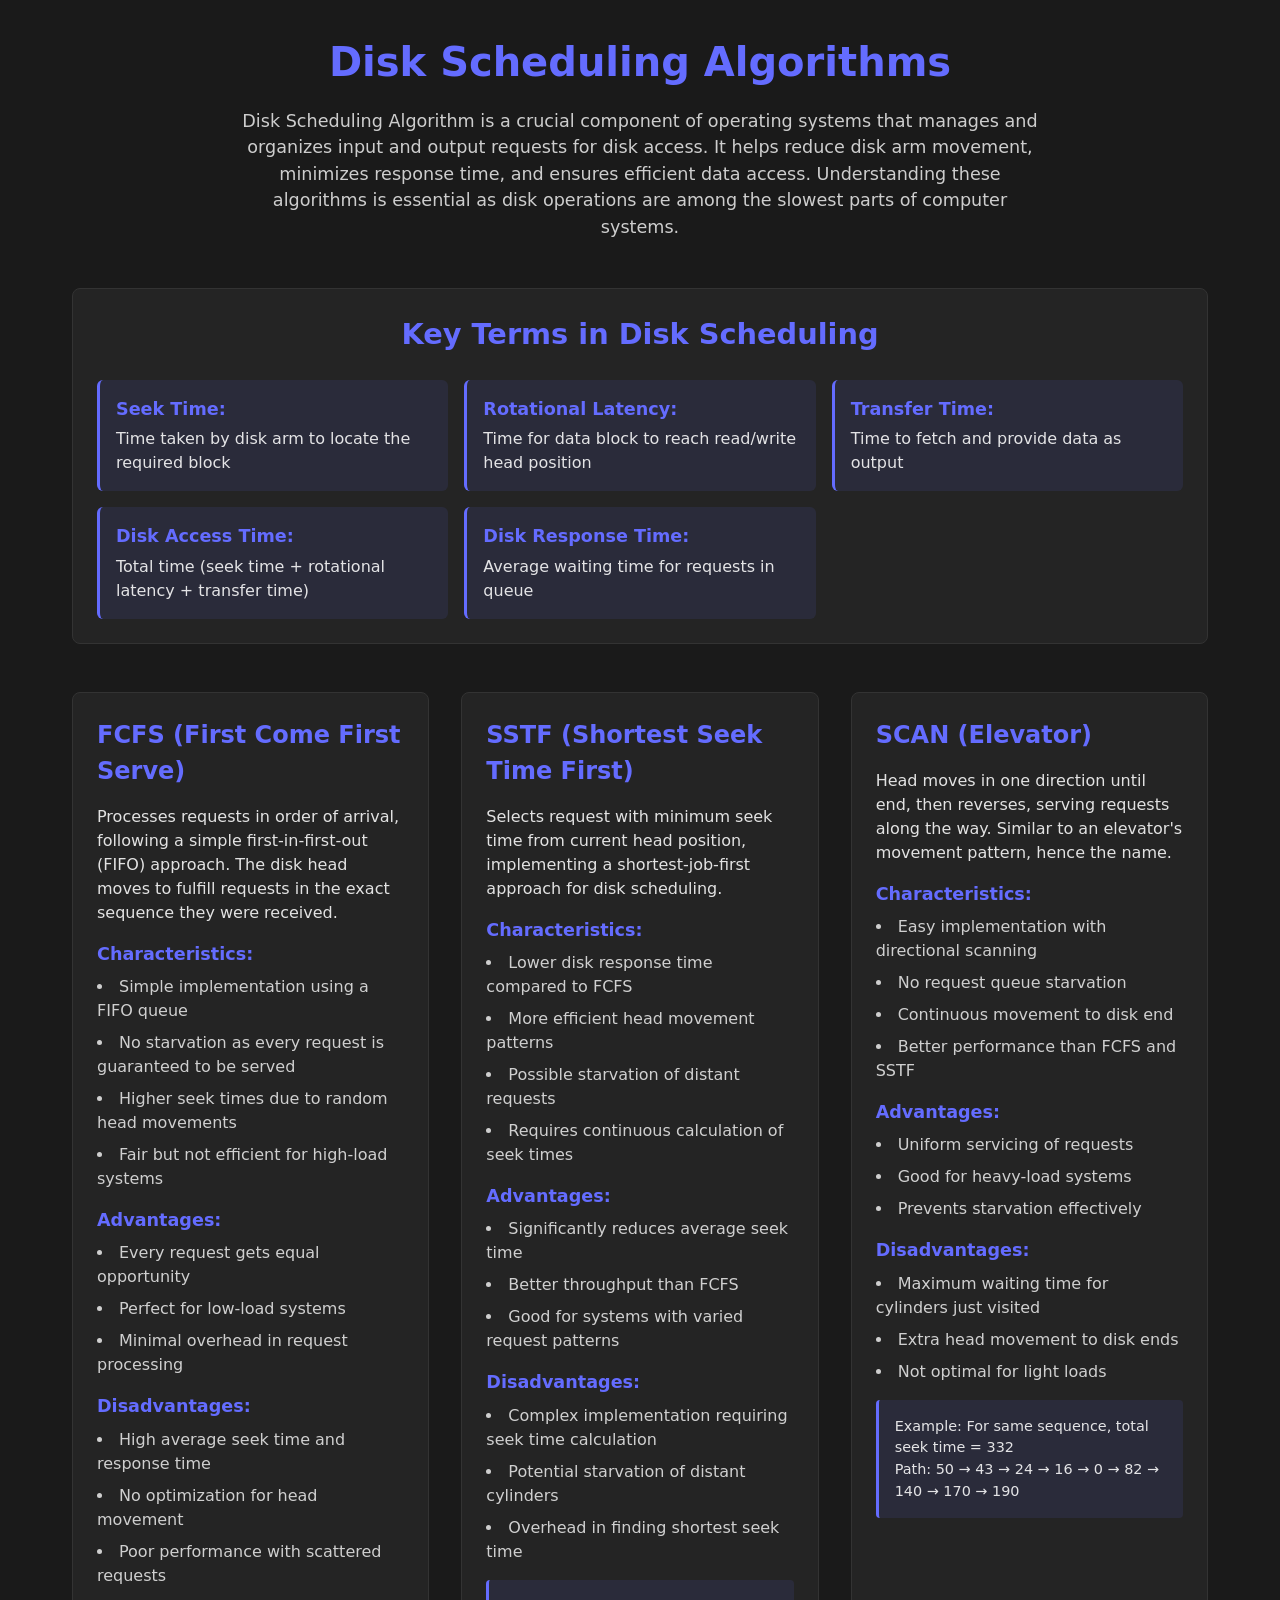
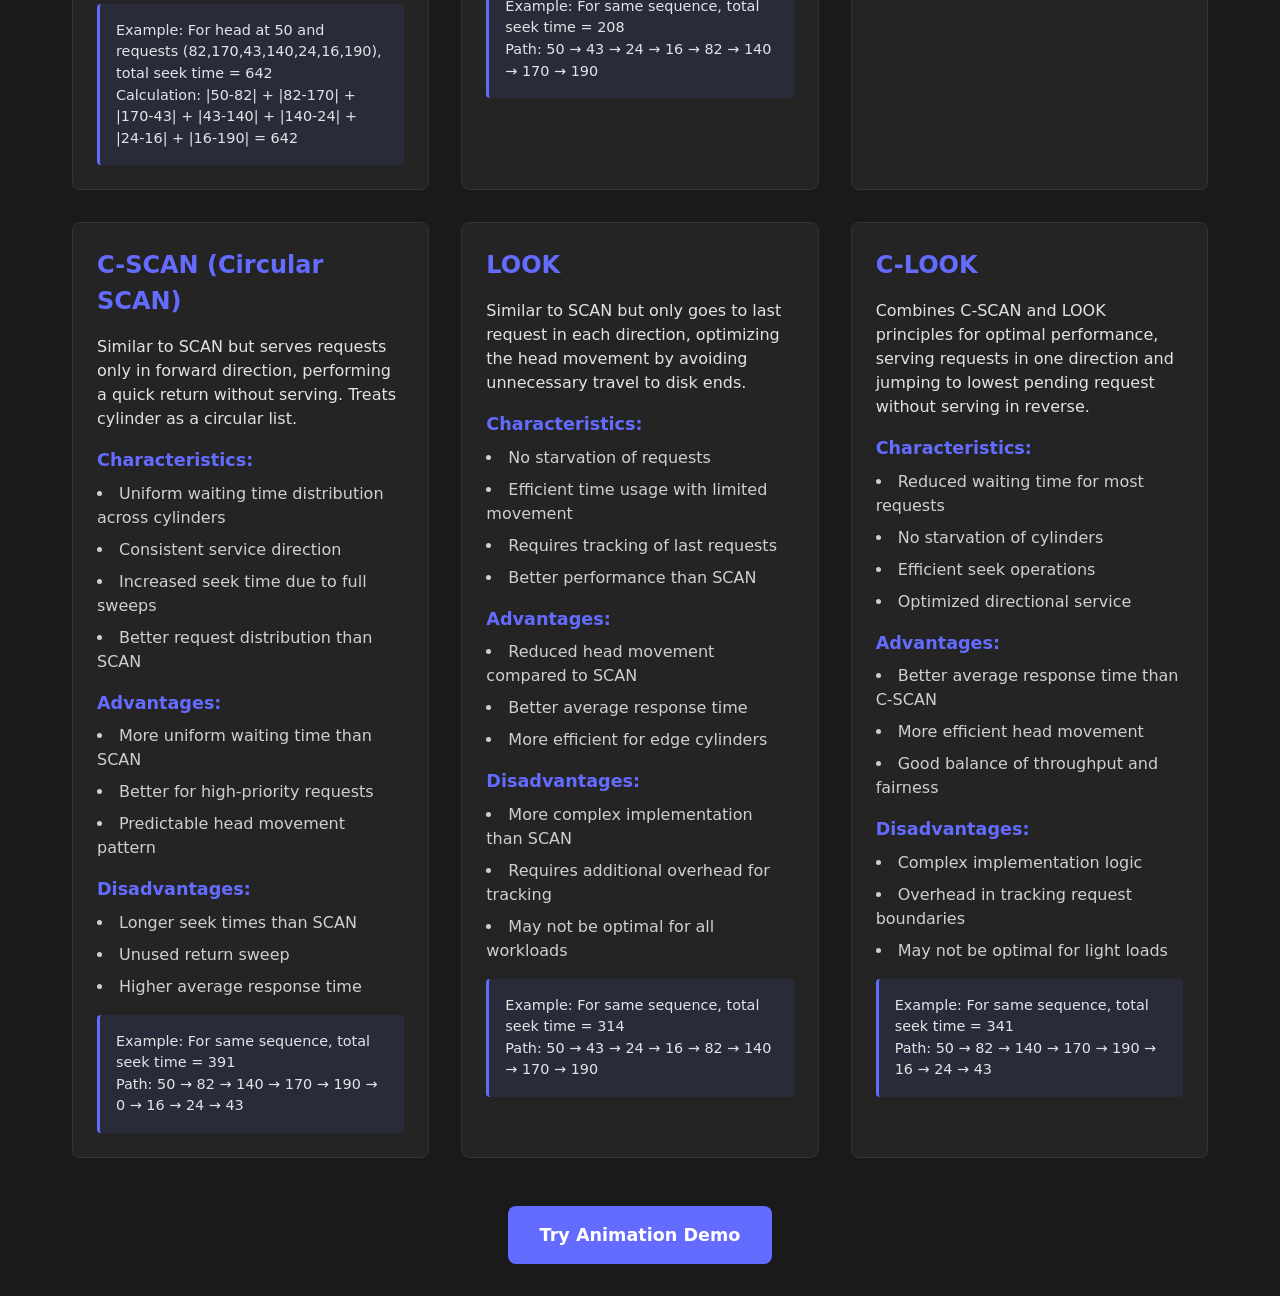
==== disk_sched/index.html @ c9e25f6b "added disk scheduling files" ====
<!DOCTYPE html>
<html lang="en">
<head>
    <meta charset="UTF-8">
    <meta name="viewport" content="width=device-width, initial-scale=1.0">
    <title>Disk Scheduling Algorithms</title>
    <link rel="stylesheet" href="style.css">
</head>
<body>
    <div class="container">
        <header>
            <h1>Disk Scheduling Algorithms</h1>
            <p class="intro">
                Disk Scheduling Algorithm is a crucial component of operating systems that manages and organizes input and output requests for disk access. 
                It helps reduce disk arm movement, minimizes response time, and ensures efficient data access. 
                Understanding these algorithms is essential as disk operations are among the slowest parts of computer systems.
            </p>
        </header>

        <div class="key-terms">
            <h2>Key Terms in Disk Scheduling</h2>
            <ul>
                <li><strong>Seek Time:</strong> Time taken by disk arm to locate the required block</li>
                <li><strong>Rotational Latency:</strong> Time for data block to reach read/write head position</li>
                <li><strong>Transfer Time:</strong> Time to fetch and provide data as output</li>
                <li><strong>Disk Access Time:</strong> Total time (seek time + rotational latency + transfer time)</li>
                <li><strong>Disk Response Time:</strong> Average waiting time for requests in queue</li>
            </ul>
        </div>

        <div class="algorithms-grid">
            <div class="algorithm-card">
                <h2>FCFS (First Come First Serve)</h2>
                <div class="card-content">
                    <p>Processes requests in order of arrival, following a simple first-in-first-out (FIFO) approach. The disk head moves to fulfill requests in the exact sequence they were received.</p>
                    <h3>Characteristics:</h3>
                    <ul>
                        <li>Simple implementation using a FIFO queue</li>
                        <li>No starvation as every request is guaranteed to be served</li>
                        <li>Higher seek times due to random head movements</li>
                        <li>Fair but not efficient for high-load systems</li>
                    </ul>
                    <h3>Advantages:</h3>
                    <ul>
                        <li>Every request gets equal opportunity</li>
                        <li>Perfect for low-load systems</li>
                        <li>Minimal overhead in request processing</li>
                    </ul>
                    <h3>Disadvantages:</h3>
                    <ul>
                        <li>High average seek time and response time</li>
                        <li>No optimization for head movement</li>
                        <li>Poor performance with scattered requests</li>
                    </ul>
                    <div class="example">
                        Example: For head at 50 and requests (82,170,43,140,24,16,190), total seek time = 642<br>
                        Calculation: |50-82| + |82-170| + |170-43| + |43-140| + |140-24| + |24-16| + |16-190| = 642
                    </div>
                </div>
            </div>

            <div class="algorithm-card">
                <h2>SSTF (Shortest Seek Time First)</h2>
                <div class="card-content">
                    <p>Selects request with minimum seek time from current head position, implementing a shortest-job-first approach for disk scheduling.</p>
                    <h3>Characteristics:</h3>
                    <ul>
                        <li>Lower disk response time compared to FCFS</li>
                        <li>More efficient head movement patterns</li>
                        <li>Possible starvation of distant requests</li>
                        <li>Requires continuous calculation of seek times</li>
                    </ul>
                    <h3>Advantages:</h3>
                    <ul>
                        <li>Significantly reduces average seek time</li>
                        <li>Better throughput than FCFS</li>
                        <li>Good for systems with varied request patterns</li>
                    </ul>
                    <h3>Disadvantages:</h3>
                    <ul>
                        <li>Complex implementation requiring seek time calculation</li>
                        <li>Potential starvation of distant cylinders</li>
                        <li>Overhead in finding shortest seek time</li>
                    </ul>
                    <div class="example">
                        Example: For same sequence, total seek time = 208<br>
                        Path: 50 → 43 → 24 → 16 → 82 → 140 → 170 → 190
                    </div>
                </div>
            </div>

            <div class="algorithm-card">
                <h2>SCAN (Elevator)</h2>
                <div class="card-content">
                    <p>Head moves in one direction until end, then reverses, serving requests along the way. Similar to an elevator's movement pattern, hence the name.</p>
                    <h3>Characteristics:</h3>
                    <ul>
                        <li>Easy implementation with directional scanning</li>
                        <li>No request queue starvation</li>
                        <li>Continuous movement to disk end</li>
                        <li>Better performance than FCFS and SSTF</li>
                    </ul>
                    <h3>Advantages:</h3>
                    <ul>
                        <li>Uniform servicing of requests</li>
                        <li>Good for heavy-load systems</li>
                        <li>Prevents starvation effectively</li>
                    </ul>
                    <h3>Disadvantages:</h3>
                    <ul>
                        <li>Maximum waiting time for cylinders just visited</li>
                        <li>Extra head movement to disk ends</li>
                        <li>Not optimal for light loads</li>
                    </ul>
                    <div class="example">
                        Example: For same sequence, total seek time = 332<br>
                        Path: 50 → 43 → 24 → 16 → 0 → 82 → 140 → 170 → 190
                    </div>
                </div>
            </div>

            <div class="algorithm-card">
                <h2>C-SCAN (Circular SCAN)</h2>
                <div class="card-content">
                    <p>Similar to SCAN but serves requests only in forward direction, performing a quick return without serving. Treats cylinder as a circular list.</p>
                    <h3>Characteristics:</h3>
                    <ul>
                        <li>Uniform waiting time distribution across cylinders</li>
                        <li>Consistent service direction</li>
                        <li>Increased seek time due to full sweeps</li>
                        <li>Better request distribution than SCAN</li>
                    </ul>
                    <h3>Advantages:</h3>
                    <ul>
                        <li>More uniform waiting time than SCAN</li>
                        <li>Better for high-priority requests</li>
                        <li>Predictable head movement pattern</li>
                    </ul>
                    <h3>Disadvantages:</h3>
                    <ul>
                        <li>Longer seek times than SCAN</li>
                        <li>Unused return sweep</li>
                        <li>Higher average response time</li>
                    </ul>
                    <div class="example">
                        Example: For same sequence, total seek time = 391<br>
                        Path: 50 → 82 → 140 → 170 → 190 → 0 → 16 → 24 → 43
                    </div>
                </div>
            </div>

            <div class="algorithm-card">
                <h2>LOOK</h2>
                <div class="card-content">
                    <p>Similar to SCAN but only goes to last request in each direction, optimizing the head movement by avoiding unnecessary travel to disk ends.</p>
                    <h3>Characteristics:</h3>
                    <ul>
                        <li>No starvation of requests</li>
                        <li>Efficient time usage with limited movement</li>
                        <li>Requires tracking of last requests</li>
                        <li>Better performance than SCAN</li>
                    </ul>
                    <h3>Advantages:</h3>
                    <ul>
                        <li>Reduced head movement compared to SCAN</li>
                        <li>Better average response time</li>
                        <li>More efficient for edge cylinders</li>
                    </ul>
                    <h3>Disadvantages:</h3>
                    <ul>
                        <li>More complex implementation than SCAN</li>
                        <li>Requires additional overhead for tracking</li>
                        <li>May not be optimal for all workloads</li>
                    </ul>
                    <div class="example">
                        Example: For same sequence, total seek time = 314<br>
                        Path: 50 → 43 → 24 → 16 → 82 → 140 → 170 → 190
                    </div>
                </div>
            </div>

            <div class="algorithm-card">
                <h2>C-LOOK</h2>
                <div class="card-content">
                    <p>Combines C-SCAN and LOOK principles for optimal performance, serving requests in one direction and jumping to lowest pending request without serving in reverse.</p>
                    <h3>Characteristics:</h3>
                    <ul>
                        <li>Reduced waiting time for most requests</li>
                        <li>No starvation of cylinders</li>
                        <li>Efficient seek operations</li>
                        <li>Optimized directional service</li>
                    </ul>
                    <h3>Advantages:</h3>
                    <ul>
                        <li>Better average response time than C-SCAN</li>
                        <li>More efficient head movement</li>
                        <li>Good balance of throughput and fairness</li>
                    </ul>
                    <h3>Disadvantages:</h3>
                    <ul>
                        <li>Complex implementation logic</li>
                        <li>Overhead in tracking request boundaries</li>
                        <li>May not be optimal for light loads</li>
                    </ul>
                    <div class="example">
                        Example: For same sequence, total seek time = 341<br>
                        Path: 50 → 82 → 140 → 170 → 190 → 16 → 24 → 43
                    </div>
                </div>
            </div>
        </div>

        <div class="action-container">
            <a href="disksched.html" class="animate-button">Try Animation Demo</a>
        </div>
    </div>
</body>
</html>
---- disk_sched/style.css ----
:root {
    --primary-color: #646cff;
    --primary-hover: #747bff;
    --bg-color: #1a1a1a;
    --card-bg: #242424;
    --text-color: rgba(255, 255, 255, 0.87);
    --border-color: #333;
}

* {
    margin: 0;
    padding: 0;
    box-sizing: border-box;
}

body {
    font-family: system-ui, -apple-system, BlinkMacSystemFont, 'Segoe UI', Roboto, Oxygen, Ubuntu, Cantarell, sans-serif;
    line-height: 1.5;
    color: var(--text-color);
    background-color: var(--bg-color);
}

.container {
    max-width: 1200px;
    margin: 0 auto;
    padding: 2rem;
}

header {
    text-align: center;
    margin-bottom: 3rem;
}

h1 {
    font-size: 2.5rem;
    color: var(--primary-color);
    margin-bottom: 1rem;
}

.intro {
    max-width: 800px;
    margin: 0 auto;
    font-size: 1.1rem;
    color: var(--text-color);
    opacity: 0.9;
}

.algorithms-grid {
    display: grid;
    grid-template-columns: repeat(auto-fit, minmax(350px, 1fr));
    gap: 2rem;
    margin-bottom: 3rem;
}

.algorithm-card {
    background-color: var(--card-bg);
    border-radius: 8px;
    padding: 1.5rem;
    border: 1px solid var(--border-color);
    transition: transform 0.3s ease, box-shadow 0.3s ease;
}

.algorithm-card:hover {
    transform: translateY(-5px);
    box-shadow: 0 5px 15px rgba(0, 0, 0, 0.3);
}

.algorithm-card h2 {
    color: var(--primary-color);
    margin-bottom: 1rem;
    font-size: 1.5rem;
}

.card-content {
    color: var(--text-color);
}

.card-content p {
    margin-bottom: 1rem;
}

.card-content h3 {
    font-size: 1.1rem;
    margin-bottom: 0.5rem;
    color: var(--primary-color);
}

.card-content ul {
    list-style-position: inside;
    margin-bottom: 1rem;
}

.card-content li {
    margin-bottom: 0.5rem;
    opacity: 0.9;
}

.example {
    background-color: rgba(100, 108, 255, 0.1);
    border-radius: 4px;
    padding: 1rem;
    font-size: 0.9rem;
    border-left: 3px solid var(--primary-color);
}

.action-container {
    text-align: center;
    margin-top: 3rem;
}

.animate-button {
    display: inline-block;
    background-color: var(--primary-color);
    color: white;
    text-decoration: none;
    padding: 1rem 2rem;
    border-radius: 8px;
    font-size: 1.1rem;
    font-weight: bold;
    transition: background-color 0.3s ease;
}

.animate-button:hover {
    background-color: var(--primary-hover);
}

.key-terms {
    background-color: var(--card-bg);
    border-radius: 8px;
    padding: 1.5rem;
    border: 1px solid var(--border-color);
    margin-bottom: 3rem;
    transition: transform 0.3s ease, box-shadow 0.3s ease;
}

.key-terms:hover {
    transform: translateY(-5px);
    box-shadow: 0 5px 15px rgba(0, 0, 0, 0.3);
}

.key-terms h2 {
    color: var(--primary-color);
    margin-bottom: 1.5rem;
    font-size: 1.8rem;
    text-align: center;
}

.key-terms ul {
    list-style: none;
    display: grid;
    grid-template-columns: repeat(auto-fit, minmax(300px, 1fr));
    gap: 1rem;
}

.key-terms li {
    background-color: rgba(100, 108, 255, 0.1);
    padding: 1rem;
    border-radius: 6px;
    border-left: 3px solid var(--primary-color);
}

.key-terms strong {
    color: var(--primary-color);
    display: block;
    margin-bottom: 0.3rem;
    font-size: 1.1rem;
}

/* Responsive adjustments */
@media (max-width: 768px) {
    .container {
        padding: 1rem;
    }

    .algorithms-grid {
        grid-template-columns: 1fr;
    }

    h1 {
        font-size: 2rem;
    }

    .algorithm-card {
        padding: 1rem;
    }

    .key-terms {
        padding: 1rem;
    }
    
    .key-terms ul {
        grid-template-columns: 1fr;
    }
    
    .key-terms h2 {
        font-size: 1.5rem;
    }
}
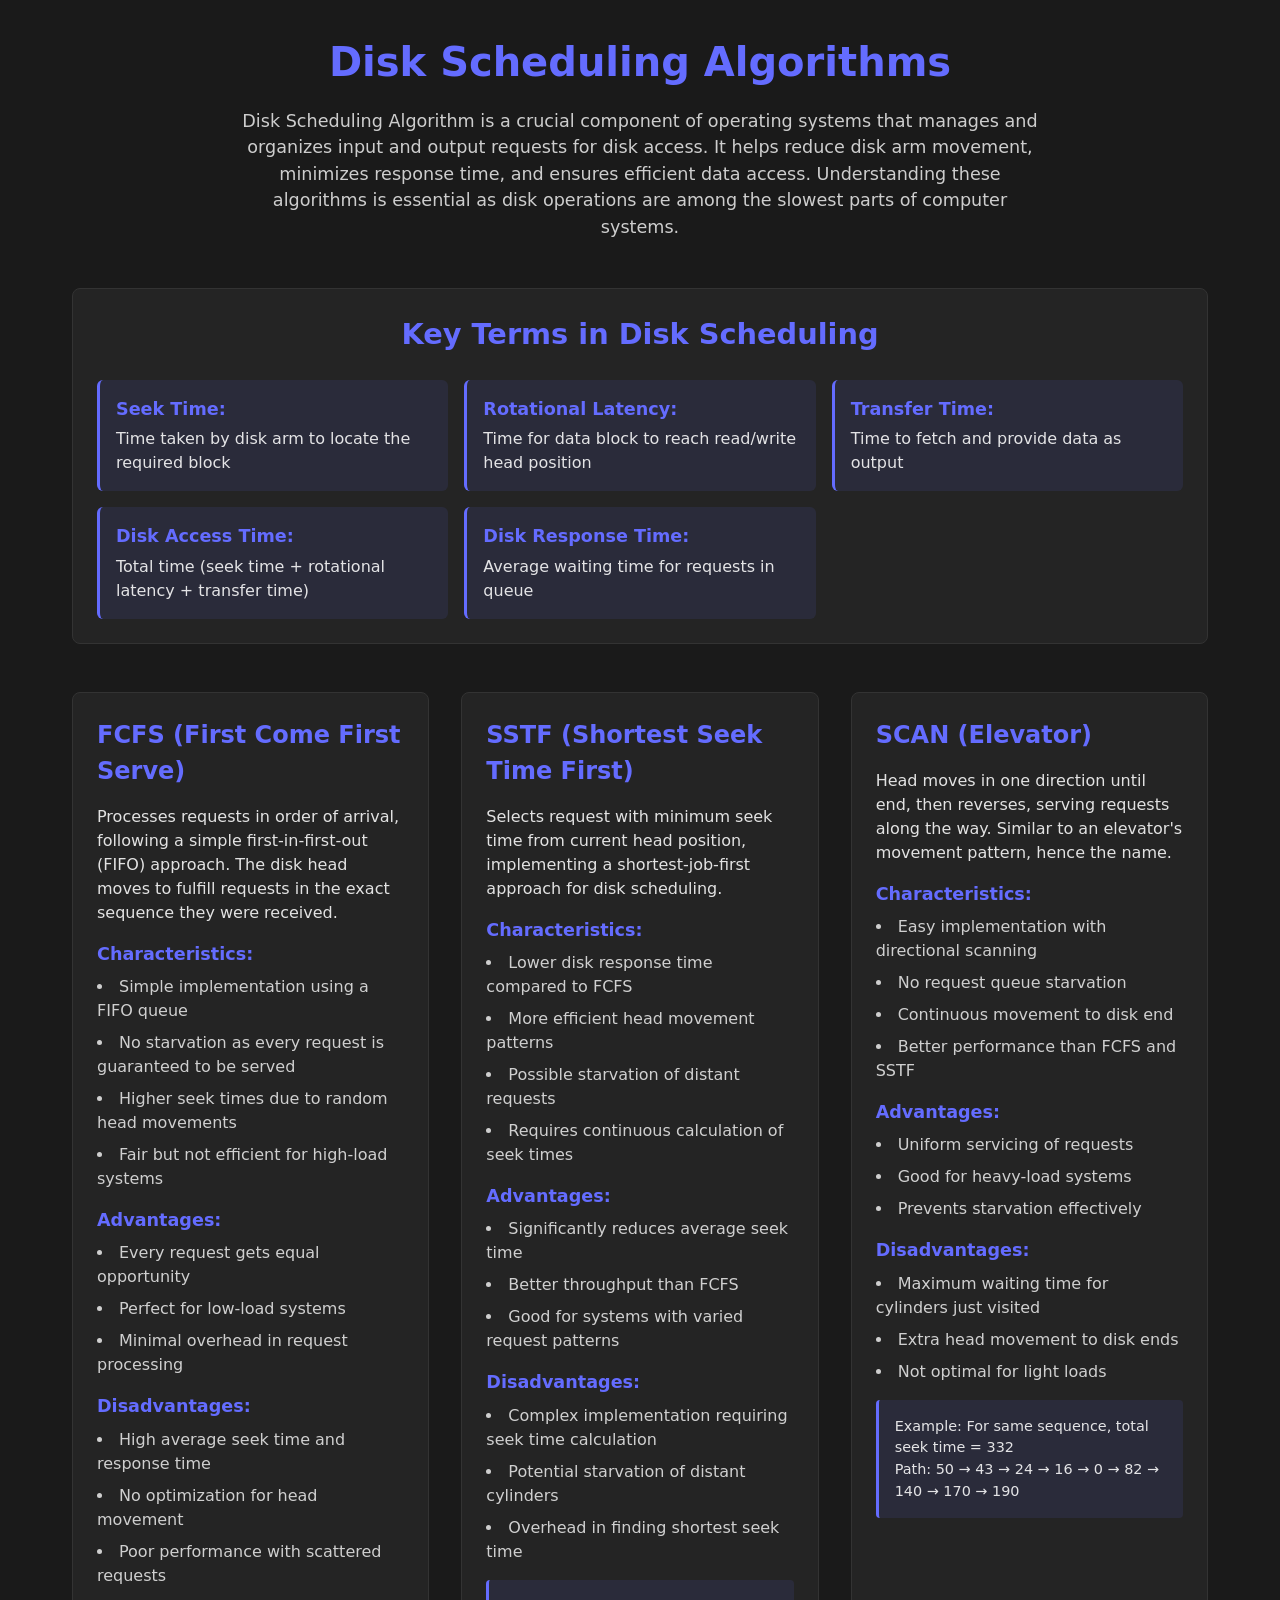
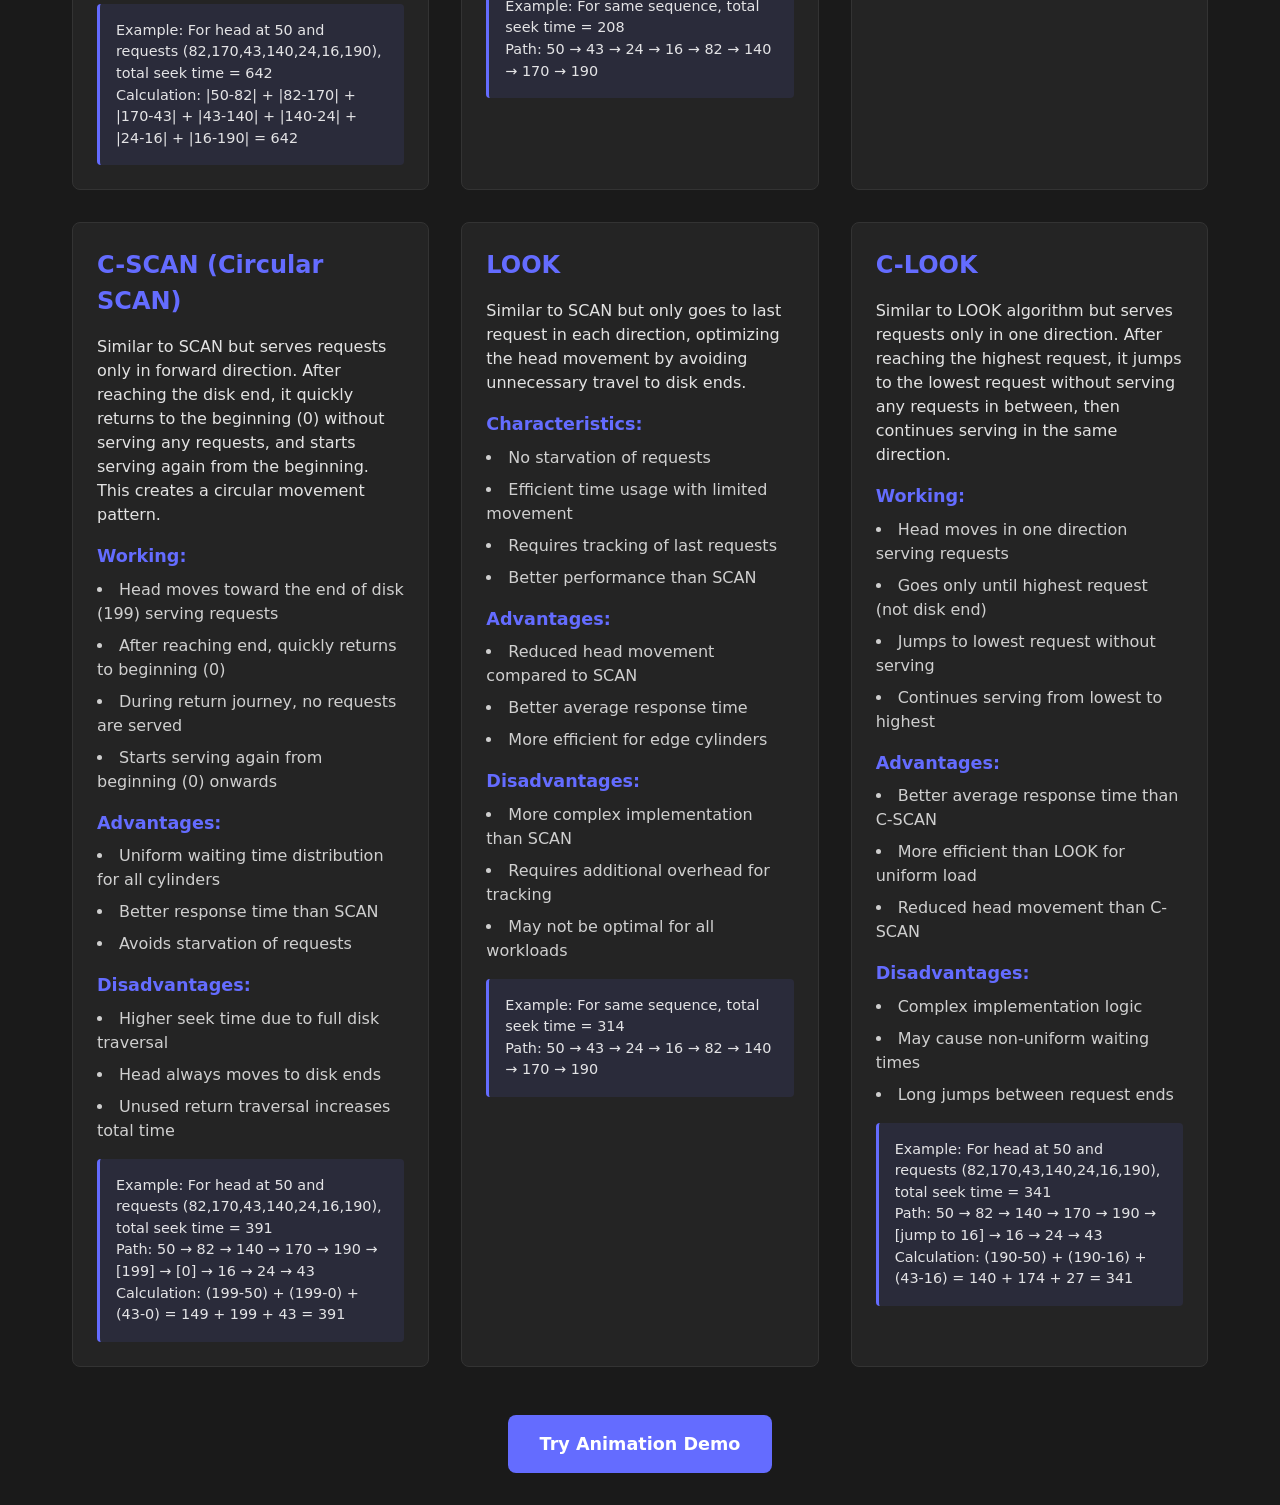
==== commit b6b34b33: "updated" ====
--- a/disk_sched/index.html
+++ b/disk_sched/index.html
@@ -122,29 +122,30 @@
             <div class="algorithm-card">
                 <h2>C-SCAN (Circular SCAN)</h2>
                 <div class="card-content">
-                    <p>Similar to SCAN but serves requests only in forward direction, performing a quick return without serving. Treats cylinder as a circular list.</p>
-                    <h3>Characteristics:</h3>
-                    <ul>
-                        <li>Uniform waiting time distribution across cylinders</li>
-                        <li>Consistent service direction</li>
-                        <li>Increased seek time due to full sweeps</li>
-                        <li>Better request distribution than SCAN</li>
-                    </ul>
-                    <h3>Advantages:</h3>
-                    <ul>
-                        <li>More uniform waiting time than SCAN</li>
-                        <li>Better for high-priority requests</li>
-                        <li>Predictable head movement pattern</li>
-                    </ul>
-                    <h3>Disadvantages:</h3>
-                    <ul>
-                        <li>Longer seek times than SCAN</li>
-                        <li>Unused return sweep</li>
-                        <li>Higher average response time</li>
-                    </ul>
-                    <div class="example">
-                        Example: For same sequence, total seek time = 391<br>
-                        Path: 50 → 82 → 140 → 170 → 190 → 0 → 16 → 24 → 43
+                    <p>Similar to SCAN but serves requests only in forward direction. After reaching the disk end, it quickly returns to the beginning (0) without serving any requests, and starts serving again from the beginning. This creates a circular movement pattern.</p>
+                    <h3>Working:</h3>
+                    <ul>
+                        <li>Head moves toward the end of disk (199) serving requests</li>
+                        <li>After reaching end, quickly returns to beginning (0)</li>
+                        <li>During return journey, no requests are served</li>
+                        <li>Starts serving again from beginning (0) onwards</li>
+                    </ul>
+                    <h3>Advantages:</h3>
+                    <ul>
+                        <li>Uniform waiting time distribution for all cylinders</li>
+                        <li>Better response time than SCAN</li>
+                        <li>Avoids starvation of requests</li>
+                    </ul>
+                    <h3>Disadvantages:</h3>
+                    <ul>
+                        <li>Higher seek time due to full disk traversal</li>
+                        <li>Head always moves to disk ends</li>
+                        <li>Unused return traversal increases total time</li>
+                    </ul>
+                    <div class="example">
+                        Example: For head at 50 and requests (82,170,43,140,24,16,190), total seek time = 391<br>
+                        Path: 50 → 82 → 140 → 170 → 190 → [199] → [0] → 16 → 24 → 43<br>
+                        Calculation: (199-50) + (199-0) + (43-0) = 149 + 199 + 43 = 391
                     </div>
                 </div>
             </div>
@@ -182,29 +183,30 @@
             <div class="algorithm-card">
                 <h2>C-LOOK</h2>
                 <div class="card-content">
-                    <p>Combines C-SCAN and LOOK principles for optimal performance, serving requests in one direction and jumping to lowest pending request without serving in reverse.</p>
-                    <h3>Characteristics:</h3>
-                    <ul>
-                        <li>Reduced waiting time for most requests</li>
-                        <li>No starvation of cylinders</li>
-                        <li>Efficient seek operations</li>
-                        <li>Optimized directional service</li>
+                    <p>Similar to LOOK algorithm but serves requests only in one direction. After reaching the highest request, it jumps to the lowest request without serving any requests in between, then continues serving in the same direction.</p>
+                    <h3>Working:</h3>
+                    <ul>
+                        <li>Head moves in one direction serving requests</li>
+                        <li>Goes only until highest request (not disk end)</li>
+                        <li>Jumps to lowest request without serving</li>
+                        <li>Continues serving from lowest to highest</li>
                     </ul>
                     <h3>Advantages:</h3>
                     <ul>
                         <li>Better average response time than C-SCAN</li>
-                        <li>More efficient head movement</li>
-                        <li>Good balance of throughput and fairness</li>
+                        <li>More efficient than LOOK for uniform load</li>
+                        <li>Reduced head movement than C-SCAN</li>
                     </ul>
                     <h3>Disadvantages:</h3>
                     <ul>
                         <li>Complex implementation logic</li>
-                        <li>Overhead in tracking request boundaries</li>
-                        <li>May not be optimal for light loads</li>
-                    </ul>
-                    <div class="example">
-                        Example: For same sequence, total seek time = 341<br>
-                        Path: 50 → 82 → 140 → 170 → 190 → 16 → 24 → 43
+                        <li>May cause non-uniform waiting times</li>
+                        <li>Long jumps between request ends</li>
+                    </ul>
+                    <div class="example">
+                        Example: For head at 50 and requests (82,170,43,140,24,16,190), total seek time = 341<br>
+                        Path: 50 → 82 → 140 → 170 → 190 → [jump to 16] → 16 → 24 → 43<br>
+                        Calculation: (190-50) + (190-16) + (43-16) = 140 + 174 + 27 = 341
                     </div>
                 </div>
             </div>
